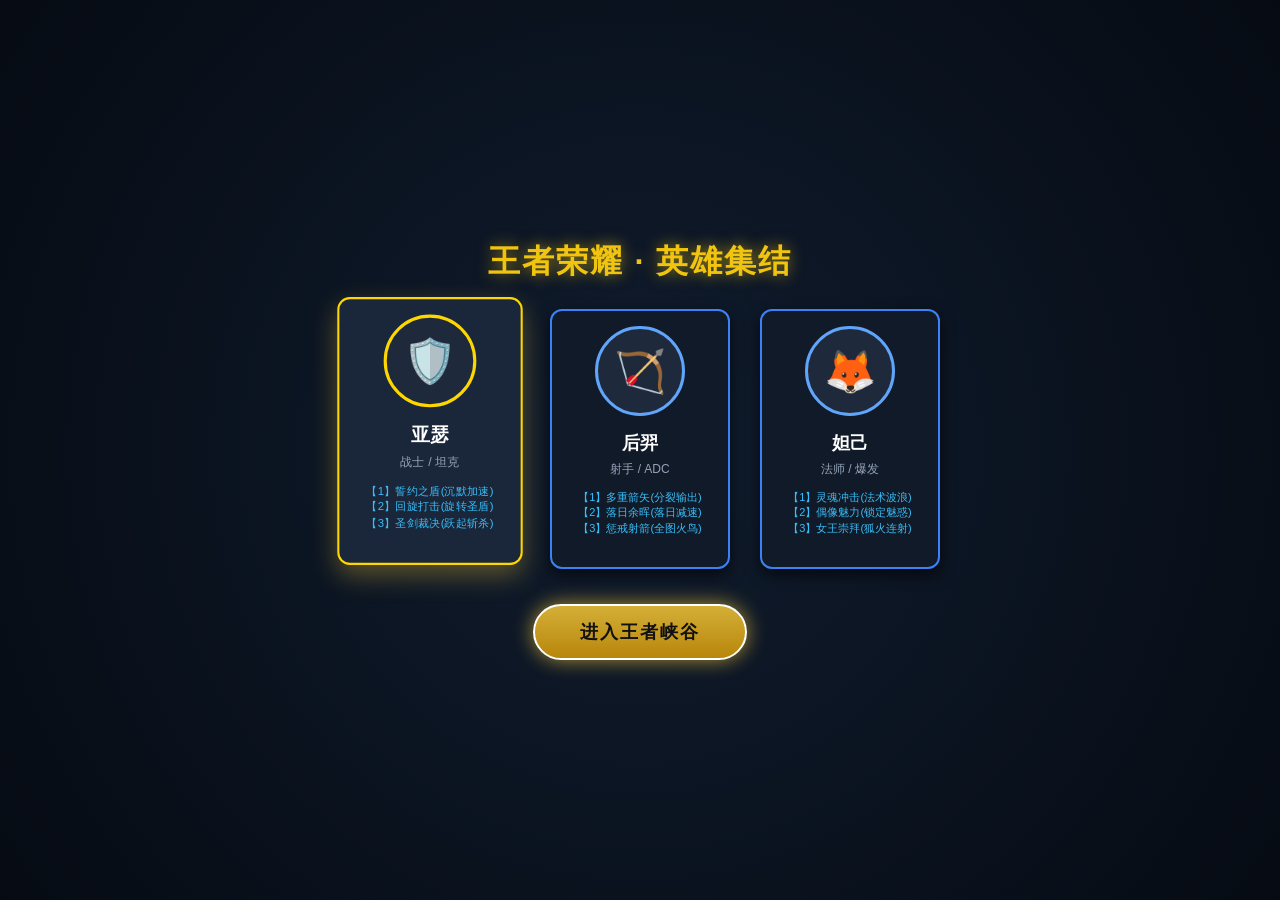
==== index.html @ b70f3292 "feat: King of Glory 3D Web MOBA Game with PWA mobile support" ====
<!DOCTYPE html>
<html lang="zh-CN">
<head>
  <meta charset="UTF-8">
  <meta name="viewport" content="width=device-width, initial-scale=1.0, maximum-scale=1.0, user-scalable=no, viewport-fit=cover">
  <meta name="theme-color" content="#050b14">
  <meta name="apple-mobile-web-app-capable" content="yes">
  <meta name="apple-mobile-web-app-status-bar-style" content="black-translucent">
  <meta name="apple-mobile-web-app-title" content="王者荣耀">
  <link rel="manifest" href="manifest.json">
  <link rel="apple-touch-icon" href="assets/icon-192.png">
  <title>王者荣耀 3D Web MOBA - 高还原度自研引擎版</title>
  <link rel="stylesheet" href="css/style.css">
  <!-- Three.js Engine -->
  <script src="js/three.min.js"></script>
  <script>
    if (typeof THREE === 'undefined') {
      document.write('<script src="https://cdnjs.cloudflare.com/ajax/libs/three.js/r128/three.min.js"><\\/script>');
    }
  </script>
</head>
<body>
  <div id="game-container">
    <!-- 3D Canvas -->
    <canvas id="webgl-canvas"></canvas>

    <!-- 2D HUD UI Overlay -->
    <div id="hud-overlay">
      <!-- Top Match Bar -->
      <div id="top-bar">
        <div class="team-score blue">
          <span>蓝方</span>
          <span id="blue-score">0</span>
        </div>
        <div id="match-timer">00:00</div>
        <div class="team-score red">
          <span id="red-score">0</span>
          <span>红方</span>
        </div>
        <div class="player-kda" id="player-kda-display">
          <span>⚔️ <b>0/0/0</b></span>
          <span>💰 <b>300</b></span>
          <span>🗡️ <b>0</b></span>
        </div>
      </div>

      <!-- Mini-map -->
      <div id="minimap-container" class="hud-interactive">
        <canvas id="minimap-canvas"></canvas>
      </div>

      <!-- Quick Buy Items -->
      <div id="quick-buy-container" class="hud-interactive"></div>

      <!-- Kill Broadcasts -->
      <div id="kill-broadcast-container"></div>

      <!-- Channeling Progress Bar -->
      <div id="channeling-bar-container">
        <div id="channeling-text">正在回城中... (移动或受击将打断)</div>
        <div id="channeling-bar"></div>
      </div>

      <!-- Virtual Joystick -->
      <div id="joystick-zone" class="hud-interactive">
        <div id="joystick-thumb"></div>
        <div class="joystick-hint">WASD / 摇杆移动</div>
      </div>

      <!-- Sub Spells (Recall, Heal, Flash) -->
      <div id="sub-spells-container">
        <div class="sub-spell-btn hud-interactive" id="btn-spell-recall" title="回城 (快捷键: B)">
          <div class="icon">🌀</div>
          <div class="label">回城 (B)</div>
        </div>
        <div class="sub-spell-btn hud-interactive" id="btn-spell-heal" title="恢复 (快捷键: D)">
          <div class="icon">💚</div>
          <div class="label">恢复 (D)</div>
          <div class="cd-overlay" id="heal-cd-mask"></div>
        </div>
        <div class="sub-spell-btn hud-interactive" id="btn-spell-flash" title="闪现 (快捷键: F)">
          <div class="icon">⚡</div>
          <div class="label">闪现 (F)</div>
          <div class="cd-overlay" id="flash-cd-mask"></div>
        </div>
      </div>

      <!-- Combat Skills Panel -->
      <div id="combat-panel">
        <!-- Main Attack -->
        <div id="btn-main-attack" class="hud-interactive" title="普通攻击 (快捷键: 空格/J)">
          <span>普攻</span>
          <span class="sub-text">Space/J</span>
        </div>

        <!-- Push Tower Mini Button -->
        <div id="btn-push-tower" class="hud-interactive" title="推塔 (快捷键: K)">
          <span>推塔</span>
          <span style="font-size: 8px;">K</span>
        </div>

        <!-- Last Hit Minion Mini Button -->
        <div id="btn-last-hit" class="hud-interactive" title="补刀 (快捷键: L)">
          <span>补刀</span>
          <span style="font-size: 8px;">L</span>
        </div>

        <!-- Skill 1 -->
        <div class="skill-btn-wrapper" id="skill-1-wrapper">
          <div class="btn-skill-upgrade hud-interactive" id="btn-up-1">+</div>
          <div class="skill-btn hud-interactive" id="btn-skill-1" title="技能1 (快捷键: Q/1)">
            <span class="skill-icon">⚡</span>
            <span class="skill-name">1技能 (Q)</span>
            <div class="skill-cd-mask" id="skill-1-cd"></div>
          </div>
        </div>

        <!-- Skill 2 -->
        <div class="skill-btn-wrapper" id="skill-2-wrapper">
          <div class="btn-skill-upgrade hud-interactive" id="btn-up-2">+</div>
          <div class="skill-btn hud-interactive" id="btn-skill-2" title="技能2 (快捷键: E/2)">
            <span class="skill-icon">🌀</span>
            <span class="skill-name">2技能 (E)</span>
            <div class="skill-cd-mask" id="skill-2-cd"></div>
          </div>
        </div>

        <!-- Skill 3 (Ult) -->
        <div class="skill-btn-wrapper" id="skill-3-wrapper">
          <div class="btn-skill-upgrade hud-interactive" id="btn-up-3">+</div>
          <div class="skill-btn ult hud-interactive" id="btn-skill-3" title="终极技能 (快捷键: R/3)">
            <span class="skill-icon">🔥</span>
            <span class="skill-name">大招 (R)</span>
            <div class="skill-cd-mask" id="skill-3-cd"></div>
          </div>
        </div>
      </div>
    </div>

    <!-- Shop Modal -->
    <div id="shop-modal" class="hud-interactive">
      <div class="shop-header">
        <div class="title">🛒 局内装备商店</div>
        <div class="gold-display" id="shop-gold-display">💰 当前金币: 300</div>
        <button class="btn-close-modal" onclick="document.getElementById('shop-modal').style.display='none'">✕</button>
      </div>
      <div class="shop-body">
        <div class="shop-tabs">
          <div class="shop-tab active" onclick="window.gameInstance.shop.renderShopItems('phys')">物理攻击</div>
          <div class="shop-tab" onclick="window.gameInstance.shop.renderShopItems('magic')">法术攻击</div>
          <div class="shop-tab" onclick="window.gameInstance.shop.renderShopItems('def')">防御装备</div>
          <div class="shop-tab" onclick="window.gameInstance.shop.renderShopItems('boot')">移动鞋子</div>
        </div>
        <div class="shop-items-grid" id="shop-items-grid"></div>
        <div class="shop-item-detail" id="shop-item-detail"></div>
      </div>
    </div>

    <!-- Hero Select Modal -->
    <div id="hero-select-modal">
      <div class="hero-select-title">王者荣耀 · 英雄集结</div>
      <div class="hero-cards-container">
        <!-- Arthur -->
        <div class="hero-select-card active" onclick="selectHero('arthur', this)">
          <div class="hero-avatar-big">🛡️</div>
          <div class="hero-card-name">亚瑟</div>
          <div class="hero-card-type">战士 / 坦克</div>
          <div class="hero-card-skills">
            【1】誓约之盾(沉默加速)<br>
            【2】回旋打击(旋转圣盾)<br>
            【3】圣剑裁决(跃起斩杀)
          </div>
        </div>

        <!-- Hou Yi -->
        <div class="hero-select-card" onclick="selectHero('houyi', this)">
          <div class="hero-avatar-big">🏹</div>
          <div class="hero-card-name">后羿</div>
          <div class="hero-card-type">射手 / ADC</div>
          <div class="hero-card-skills">
            【1】多重箭矢(分裂输出)<br>
            【2】落日余晖(落日减速)<br>
            【3】惩戒射箭(全图火鸟)
          </div>
        </div>

        <!-- Daji -->
        <div class="hero-select-card" onclick="selectHero('daji', this)">
          <div class="hero-avatar-big">🦊</div>
          <div class="hero-card-name">妲己</div>
          <div class="hero-card-type">法师 / 爆发</div>
          <div class="hero-card-skills">
            【1】灵魂冲击(法术波浪)<br>
            【2】偶像魅力(锁定魅惑)<br>
            【3】女王崇拜(狐火连射)
          </div>
        </div>
      </div>
      <button class="btn-start-battle" onclick="startGame()">进入王者峡谷</button>
    </div>

    <!-- Game Over Modal -->
    <div id="game-over-modal"></div>
  </div>

  <!-- Game Engine Bundle -->
  <script src="js/bundle.js"></script>

  <script>
    // Register PWA Service Worker for App capability & offline cache
    if ('serviceWorker' in navigator) {
      window.addEventListener('load', () => {
        navigator.serviceWorker.register('./sw.js').catch(err => console.log('SW registration skipped:', err));
      });
    }

    let selectedHero = 'arthur';

    function selectHero(heroKey, cardElem) {
      selectedHero = heroKey;
      document.querySelectorAll('.hero-select-card').forEach(c => c.classList.remove('active'));
      cardElem.classList.add('active');
    }

    function startGame() {
      // Audio unlock on user interaction
      if (typeof Sound !== 'undefined') Sound.init();
      document.getElementById('hero-select-modal').style.display = 'none';
      const game = new MobaGame();
      game.startMatch(selectedHero);
    }
  </script>
</body>
</html>
---- css/style.css ----
* {
  margin: 0;
  padding: 0;
  box-sizing: border-box;
  user-select: none;
  -webkit-user-select: none;
  touch-action: none;
  font-family: -apple-system, BlinkMacSystemFont, "Segoe UI", "PingFang SC", "Hiragino Sans GB", "Microsoft YaHei", sans-serif;
}

body, html {
  width: 100%;
  height: 100%;
  overflow: hidden;
  background-color: #050b14;
  color: #fff;
}

#game-container {
  position: relative;
  width: 100vw;
  height: 100vh;
  overflow: hidden;
  background: #000;
}

#webgl-canvas {
  position: absolute;
  top: 0;
  left: 0;
  width: 100%;
  height: 100%;
  z-index: 1;
  display: block;
}

/* ================= 2D HUD OVERLAY ================= */
#hud-overlay {
  position: absolute;
  top: 0;
  left: 0;
  width: 100%;
  height: 100%;
  z-index: 10;
  pointer-events: none;
}

.hud-interactive {
  pointer-events: auto;
}

/* Top Match Bar */
#top-bar {
  position: absolute;
  top: 10px;
  left: 50%;
  transform: translateX(-50%);
  display: flex;
  align-items: center;
  gap: 15px;
  background: linear-gradient(180deg, rgba(10, 20, 35, 0.85) 0%, rgba(5, 10, 20, 0.95) 100%);
  border: 1px solid rgba(212, 175, 55, 0.4);
  border-radius: 20px;
  padding: 6px 20px;
  box-shadow: 0 4px 15px rgba(0, 0, 0, 0.6), inset 0 0 10px rgba(212, 175, 55, 0.2);
  z-index: 20;
}

.team-score {
  display: flex;
  align-items: center;
  gap: 8px;
  font-size: 18px;
  font-weight: 800;
}

.team-score.blue {
  color: #4da6ff;
  text-shadow: 0 0 8px rgba(77, 166, 255, 0.8);
}

.team-score.red {
  color: #ff4d4d;
  text-shadow: 0 0 8px rgba(255, 77, 77, 0.8);
}

#match-timer {
  font-size: 16px;
  color: #f1c40f;
  font-weight: bold;
  letter-spacing: 1px;
}

.player-kda {
  font-size: 13px;
  color: #bdc3c7;
  display: flex;
  gap: 10px;
  border-left: 1px solid rgba(255,255,255,0.2);
  padding-left: 12px;
}

.player-kda span b {
  color: #fff;
}

/* Mini Map */
#minimap-container {
  position: absolute;
  top: 12px;
  left: 12px;
  width: 140px;
  height: 140px;
  border: 2px solid #d4af37;
  border-radius: 8px;
  background: rgba(8, 15, 26, 0.85);
  box-shadow: 0 0 12px rgba(0, 0, 0, 0.8), inset 0 0 8px rgba(0, 0, 0, 0.5);
  overflow: hidden;
  z-index: 20;
}

#minimap-canvas {
  width: 100%;
  height: 100%;
  display: block;
}

/* Left Quick Buy Items */
#quick-buy-container {
  position: absolute;
  top: 165px;
  left: 12px;
  display: flex;
  flex-direction: column;
  gap: 8px;
  z-index: 20;
}

.quick-buy-item {
  width: 130px;
  background: linear-gradient(135deg, rgba(20, 30, 45, 0.9), rgba(10, 15, 25, 0.95));
  border: 1px solid #d4af37;
  border-radius: 6px;
  padding: 4px 6px;
  display: flex;
  align-items: center;
  gap: 8px;
  cursor: pointer;
  transition: transform 0.1s, border-color 0.2s;
  box-shadow: 0 2px 6px rgba(0,0,0,0.5);
}

.quick-buy-item:hover {
  border-color: #ffd700;
  transform: scale(1.03);
}

.quick-buy-item .item-icon {
  width: 32px;
  height: 32px;
  border-radius: 4px;
  background: #334;
  display: flex;
  align-items: center;
  justify-content: center;
  font-size: 16px;
}

.quick-buy-info {
  display: flex;
  flex-direction: column;
}

.quick-buy-info .item-name {
  font-size: 11px;
  color: #fff;
  font-weight: 600;
}

.quick-buy-info .item-price {
  font-size: 10px;
  color: #f1c40f;
  font-weight: bold;
}

#btn-open-shop {
  margin-top: 4px;
  background: linear-gradient(180deg, #d4af37 0%, #aa820a 100%);
  color: #1a1000;
  border: none;
  font-weight: bold;
  font-size: 11px;
  border-radius: 4px;
  padding: 4px 8px;
  cursor: pointer;
  box-shadow: 0 2px 4px rgba(0,0,0,0.4);
}

#btn-open-shop:hover {
  background: linear-gradient(180deg, #ffe066 0%, #d4af37 100%);
}

/* Bottom Center Controls (Recall, Heal, Flash) */
#sub-spells-container {
  position: absolute;
  bottom: 25px;
  left: 36%;
  transform: translateX(-50%);
  display: flex;
  gap: 16px;
  align-items: center;
  z-index: 20;
}

.sub-spell-btn {
  width: 52px;
  height: 52px;
  border-radius: 50%;
  background: linear-gradient(145deg, #1b2838, #0e1722);
  border: 2px solid #5d738a;
  color: #fff;
  display: flex;
  flex-direction: column;
  align-items: center;
  justify-content: center;
  cursor: pointer;
  position: relative;
  box-shadow: 0 4px 10px rgba(0,0,0,0.6);
  transition: transform 0.1s, border-color 0.2s;
}

.sub-spell-btn:hover {
  border-color: #ffd700;
  transform: scale(1.05);
}

.sub-spell-btn .icon {
  font-size: 18px;
}

.sub-spell-btn .label {
  font-size: 9px;
  color: #cbd5e1;
  font-weight: bold;
  margin-top: 1px;
}

.sub-spell-btn .cd-overlay {
  position: absolute;
  top: 0;
  left: 0;
  width: 100%;
  height: 100%;
  border-radius: 50%;
  background: rgba(0, 0, 0, 0.75);
  display: none;
  align-items: center;
  justify-content: center;
  font-size: 14px;
  font-weight: bold;
  color: #f1c40f;
}

/* Bottom Left Virtual Joystick */
#joystick-zone {
  position: absolute;
  bottom: 30px;
  left: 40px;
  width: 150px;
  height: 150px;
  border-radius: 50%;
  background: radial-gradient(circle, rgba(30, 45, 65, 0.4) 0%, rgba(10, 20, 35, 0.7) 70%, rgba(212, 175, 55, 0.3) 100%);
  border: 2px solid rgba(212, 175, 55, 0.5);
  box-shadow: 0 0 20px rgba(0, 0, 0, 0.5), inset 0 0 15px rgba(212, 175, 55, 0.2);
  z-index: 20;
  display: flex;
  align-items: center;
  justify-content: center;
  touch-action: none;
}

#joystick-thumb {
  width: 60px;
  height: 60px;
  border-radius: 50%;
  background: radial-gradient(circle, #f1c40f 0%, #b8860b 80%, #5c4308 100%);
  border: 2px solid #fff;
  box-shadow: 0 0 10px rgba(241, 196, 15, 0.8);
  position: absolute;
  pointer-events: none;
  transform: translate(0px, 0px);
}

.joystick-hint {
  position: absolute;
  bottom: -22px;
  width: 100%;
  text-align: center;
  font-size: 11px;
  color: rgba(255, 255, 255, 0.6);
}

/* Bottom Right Combat / Skills Panel */
#combat-panel {
  position: absolute;
  bottom: 25px;
  right: 35px;
  width: 250px;
  height: 250px;
  z-index: 20;
}

/* Big Main Attack Button */
#btn-main-attack {
  position: absolute;
  bottom: 15px;
  right: 15px;
  width: 82px;
  height: 82px;
  border-radius: 50%;
  background: radial-gradient(circle, #f59e0b 0%, #b45309 70%, #78350f 100%);
  border: 3px solid #fef3c7;
  box-shadow: 0 0 18px rgba(245, 158, 11, 0.8), inset 0 0 10px rgba(255, 255, 255, 0.5);
  color: #fff;
  font-size: 24px;
  font-weight: 900;
  display: flex;
  flex-direction: column;
  align-items: center;
  justify-content: center;
  cursor: pointer;
  transition: transform 0.08s;
}

#btn-main-attack:active {
  transform: scale(0.92);
}

#btn-main-attack .sub-text {
  font-size: 9px;
  color: #fef3c7;
  margin-top: -2px;
}

/* Push Tower & Minion Small Attack Buttons */
#btn-push-tower {
  position: absolute;
  bottom: 85px;
  right: 15px;
  width: 44px;
  height: 44px;
  border-radius: 50%;
  background: linear-gradient(135deg, #374151, #1f2937);
  border: 2px solid #9ca3af;
  color: #f3f4f6;
  font-size: 10px;
  font-weight: bold;
  display: flex;
  flex-direction: column;
  align-items: center;
  justify-content: center;
  cursor: pointer;
}

#btn-last-hit {
  position: absolute;
  bottom: 15px;
  right: 105px;
  width: 44px;
  height: 44px;
  border-radius: 50%;
  background: linear-gradient(135deg, #374151, #1f2937);
  border: 2px solid #9ca3af;
  color: #f3f4f6;
  font-size: 10px;
  font-weight: bold;
  display: flex;
  flex-direction: column;
  align-items: center;
  justify-content: center;
  cursor: pointer;
}

#btn-push-tower:active, #btn-last-hit:active {
  transform: scale(0.92);
  border-color: #ffd700;
}

/* Skill Buttons in Arch (Skill 1, 2, 3) */
.skill-btn-wrapper {
  position: absolute;
  display: flex;
  flex-direction: column;
  align-items: center;
}

#skill-1-wrapper {
  bottom: 30px;
  right: 155px;
}

#skill-2-wrapper {
  bottom: 95px;
  right: 125px;
}

#skill-3-wrapper {
  bottom: 145px;
  right: 65px;
}

.skill-btn {
  width: 60px;
  height: 60px;
  border-radius: 50%;
  background: radial-gradient(circle, #1e3a8a 0%, #172554 70%, #0f172a 100%);
  border: 2.5px solid #60a5fa;
  box-shadow: 0 0 12px rgba(59, 130, 246, 0.6);
  color: #fff;
  display: flex;
  flex-direction: column;
  align-items: center;
  justify-content: center;
  position: relative;
  cursor: pointer;
  transition: transform 0.08s;
  overflow: hidden;
}

.skill-btn:active {
  transform: scale(0.92);
}

.skill-btn .skill-icon {
  font-size: 22px;
}

.skill-btn .skill-name {
  font-size: 8px;
  color: #93c5fd;
  font-weight: bold;
  margin-top: 1px;
}

.skill-btn.ult {
  border-color: #f59e0b;
  box-shadow: 0 0 15px rgba(245, 158, 11, 0.7);
  background: radial-gradient(circle, #78350f 0%, #451a03 70%, #1c1917 100%);
}

.skill-btn.ult .skill-name {
  color: #fcd34d;
}

/* Skill Upgrade (+) Button */
.btn-skill-upgrade {
  position: absolute;
  top: -18px;
  background: #f59e0b;
  color: #000;
  font-weight: 900;
  font-size: 13px;
  width: 22px;
  height: 22px;
  border-radius: 50%;
  border: 2px solid #fff;
  display: none;
  align-items: center;
  justify-content: center;
  cursor: pointer;
  box-shadow: 0 0 8px #f59e0b;
  animation: pulse-upgrade 1s infinite alternate;
}

@keyframes pulse-upgrade {
  0% { transform: scale(1); }
  100% { transform: scale(1.18); }
}

.skill-cd-mask {
  position: absolute;
  top: 0;
  left: 0;
  width: 100%;
  height: 100%;
  background: rgba(0, 0, 0, 0.75);
  border-radius: 50%;
  display: none;
  align-items: center;
  justify-content: center;
  font-size: 18px;
  font-weight: 900;
  color: #fff;
}

/* Broadcast Banner & Kill Feeds */
#kill-broadcast-container {
  position: absolute;
  top: 75px;
  left: 50%;
  transform: translateX(-50%);
  display: flex;
  flex-direction: column;
  align-items: center;
  gap: 8px;
  z-index: 25;
  pointer-events: none;
}

.kill-banner {
  background: linear-gradient(90deg, rgba(0,0,0,0) 0%, rgba(220, 38, 38, 0.85) 20%, rgba(220, 38, 38, 0.95) 50%, rgba(220, 38, 38, 0.85) 80%, rgba(0,0,0,0) 100%);
  border-top: 1px solid #fca5a5;
  border-bottom: 1px solid #fca5a5;
  padding: 6px 40px;
  color: #fff;
  font-size: 20px;
  font-weight: 900;
  letter-spacing: 2px;
  text-shadow: 0 0 10px #ef4444, 0 2px 4px #000;
  animation: banner-appear 2.5s forwards ease-out;
  text-align: center;
}

@keyframes banner-appear {
  0% { opacity: 0; transform: translateY(-15px) scale(0.85); }
  15% { opacity: 1; transform: translateY(0) scale(1.1); }
  25% { transform: scale(1); }
  80% { opacity: 1; }
  100% { opacity: 0; transform: translateY(-20px); }
}

/* Channeling / Progress Bar (e.g. Recall 回城) */
#channeling-bar-container {
  position: absolute;
  bottom: 120px;
  left: 50%;
  transform: translateX(-50%);
  width: 220px;
  background: rgba(0, 0, 0, 0.7);
  border: 1px solid #60a5fa;
  border-radius: 10px;
  padding: 3px;
  display: none;
  flex-direction: column;
  align-items: center;
  z-index: 20;
}

#channeling-bar {
  width: 0%;
  height: 10px;
  background: linear-gradient(90deg, #3b82f6, #60a5fa, #93c5fd);
  border-radius: 6px;
  transition: width 0.05s linear;
}

#channeling-text {
  font-size: 11px;
  color: #93c5fd;
  font-weight: bold;
  margin-bottom: 3px;
}

/* Floating Damage Numbers (2D Screen layer) */
.damage-number {
  position: absolute;
  font-weight: 900;
  pointer-events: none;
  z-index: 15;
  animation: float-damage 0.8s forwards ease-out;
  text-shadow: 0 1px 3px #000, 0 0 6px rgba(0,0,0,0.8);
}

.dmg-physical {
  color: #f59e0b;
  font-size: 18px;
}

.dmg-magic {
  color: #a855f7;
  font-size: 18px;
}

.dmg-true {
  color: #f8fafc;
  font-size: 19px;
  text-shadow: 0 0 8px #ffffff;
}

.dmg-crit {
  color: #ef4444;
  font-size: 26px;
  font-style: italic;
  text-shadow: 0 0 12px #ef4444, 0 2px 5px #000;
}

.dmg-heal {
  color: #10b981;
  font-size: 18px;
}

.status-badge {
  color: #fbbf24;
  font-size: 16px;
  background: rgba(0,0,0,0.6);
  padding: 2px 6px;
  border-radius: 4px;
  border: 1px solid #fbbf24;
}

@keyframes float-damage {
  0% { opacity: 1; transform: translate(-50%, 0) scale(0.8); }
  20% { transform: translate(-50%, -20px) scale(1.2); }
  60% { transform: translate(-50%, -45px) scale(1); opacity: 1; }
  100% { opacity: 0; transform: translate(-50%, -65px) scale(0.9); }
}

/* Shop Modal */
#shop-modal {
  position: absolute;
  top: 50%;
  left: 50%;
  transform: translate(-50%, -50%);
  width: 780px;
  height: 480px;
  background: rgba(13, 20, 32, 0.96);
  border: 2px solid #d4af37;
  border-radius: 12px;
  box-shadow: 0 0 30px rgba(0, 0, 0, 0.9), inset 0 0 20px rgba(212, 175, 55, 0.2);
  display: none;
  flex-direction: column;
  z-index: 50;
  overflow: hidden;
}

.shop-header {
  height: 45px;
  background: linear-gradient(180deg, #1e293b, #0f172a);
  border-bottom: 1px solid rgba(212, 175, 55, 0.4);
  display: flex;
  align-items: center;
  justify-content: space-between;
  padding: 0 20px;
}

.shop-header .title {
  color: #f1c40f;
  font-weight: bold;
  font-size: 16px;
  display: flex;
  align-items: center;
  gap: 10px;
}

.shop-header .gold-display {
  color: #ffd700;
  font-size: 14px;
  font-weight: bold;
}

.btn-close-modal {
  background: transparent;
  border: none;
  color: #94a3b8;
  font-size: 20px;
  cursor: pointer;
}

.btn-close-modal:hover {
  color: #fff;
}

.shop-body {
  display: flex;
  flex: 1;
  overflow: hidden;
}

.shop-tabs {
  width: 100px;
  background: #090e17;
  border-right: 1px solid rgba(255, 255, 255, 0.1);
  display: flex;
  flex-direction: column;
}

.shop-tab {
  padding: 12px 10px;
  color: #94a3b8;
  font-size: 13px;
  font-weight: bold;
  text-align: center;
  cursor: pointer;
  border-left: 3px solid transparent;
  transition: all 0.2s;
}

.shop-tab.active, .shop-tab:hover {
  background: #131d2e;
  color: #f1c40f;
  border-left-color: #f1c40f;
}

.shop-items-grid {
  flex: 1;
  padding: 15px;
  display: grid;
  grid-template-columns: repeat(4, 1fr);
  gap: 12px;
  overflow-y: auto;
}

.shop-item-card {
  background: #111a28;
  border: 1px solid #2d3e56;
  border-radius: 6px;
  padding: 8px;
  display: flex;
  flex-direction: column;
  align-items: center;
  cursor: pointer;
  transition: all 0.15s;
}

.shop-item-card:hover, .shop-item-card.selected {
  border-color: #f1c40f;
  background: #18263a;
  transform: translateY(-2px);
}

.shop-item-card .item-icon {
  width: 44px;
  height: 44px;
  border-radius: 6px;
  background: #1e293b;
  display: flex;
  align-items: center;
  justify-content: center;
  font-size: 24px;
  margin-bottom: 6px;
}

.shop-item-card .item-name {
  font-size: 12px;
  color: #f8fafc;
  font-weight: bold;
  text-align: center;
}

.shop-item-card .item-price {
  font-size: 11px;
  color: #fbbf24;
  font-weight: bold;
  margin-top: 2px;
}

.shop-item-detail {
  width: 220px;
  background: #090e17;
  border-left: 1px solid rgba(255, 255, 255, 0.1);
  padding: 15px;
  display: flex;
  flex-direction: column;
  justify-content: space-between;
}

.detail-content .detail-title {
  color: #f1c40f;
  font-size: 15px;
  font-weight: bold;
  margin-bottom: 8px;
}

.detail-content .detail-stats {
  font-size: 12px;
  color: #38bdf8;
  line-height: 1.5;
  margin-bottom: 8px;
}

.detail-content .detail-passive {
  font-size: 11px;
  color: #cbd5e1;
  line-height: 1.4;
}

.btn-buy-item {
  width: 100%;
  padding: 10px;
  background: linear-gradient(180deg, #d4af37 0%, #b8860b 100%);
  border: none;
  border-radius: 6px;
  color: #000;
  font-weight: bold;
  font-size: 14px;
  cursor: pointer;
}

.btn-buy-item:disabled {
  background: #475569;
  color: #94a3b8;
  cursor: not-allowed;
}

/* Victory / Defeat Modal */
#game-over-modal {
  position: absolute;
  top: 0;
  left: 0;
  width: 100%;
  height: 100%;
  background: rgba(0, 0, 0, 0.85);
  display: none;
  flex-direction: column;
  align-items: center;
  justify-content: center;
  z-index: 100;
  backdrop-filter: blur(8px);
}

.game-over-title {
  font-size: 64px;
  font-weight: 900;
  letter-spacing: 4px;
  margin-bottom: 10px;
  text-shadow: 0 0 30px currentColor, 0 4px 10px #000;
}

.game-over-title.victory {
  color: #f59e0b;
}

.game-over-title.defeat {
  color: #ef4444;
}

.game-over-stats-card {
  width: 550px;
  background: linear-gradient(180deg, #131d2e, #090e17);
  border: 2px solid #d4af37;
  border-radius: 12px;
  padding: 20px;
  box-shadow: 0 10px 30px rgba(0,0,0,0.8);
  margin-bottom: 25px;
}

.stats-row {
  display: flex;
  justify-content: space-between;
  padding: 10px 0;
  border-bottom: 1px solid rgba(255,255,255,0.1);
  font-size: 14px;
}

.stats-row span:last-child {
  font-weight: bold;
  color: #f1c40f;
}

.btn-restart {
  padding: 12px 35px;
  background: linear-gradient(180deg, #f59e0b, #b45309);
  color: #fff;
  font-weight: 900;
  font-size: 16px;
  border: 2px solid #fef3c7;
  border-radius: 25px;
  cursor: pointer;
  box-shadow: 0 0 15px rgba(245, 158, 11, 0.6);
}

.btn-restart:hover {
  transform: scale(1.05);
}

/* Hero Select Modal */
#hero-select-modal {
  position: absolute;
  top: 0;
  left: 0;
  width: 100%;
  height: 100%;
  background: radial-gradient(circle, #101c2e 0%, #060b13 100%);
  display: flex;
  flex-direction: column;
  align-items: center;
  justify-content: center;
  z-index: 90;
}

.hero-select-title {
  font-size: 32px;
  font-weight: 900;
  color: #f1c40f;
  margin-bottom: 25px;
  letter-spacing: 2px;
  text-shadow: 0 0 15px rgba(241, 196, 15, 0.6);
}

.hero-cards-container {
  display: flex;
  gap: 30px;
  margin-bottom: 35px;
}

.hero-select-card {
  width: 180px;
  height: 260px;
  background: #111a28;
  border: 2px solid #3b82f6;
  border-radius: 12px;
  display: flex;
  flex-direction: column;
  align-items: center;
  padding: 15px;
  cursor: pointer;
  transition: all 0.2s;
  box-shadow: 0 6px 15px rgba(0,0,0,0.6);
}

.hero-select-card:hover, .hero-select-card.active {
  border-color: #ffd700;
  transform: translateY(-8px) scale(1.03);
  box-shadow: 0 10px 25px rgba(212, 175, 55, 0.4);
  background: #1a273b;
}

.hero-avatar-big {
  width: 90px;
  height: 90px;
  border-radius: 50%;
  background: #1e293b;
  border: 3px solid #60a5fa;
  display: flex;
  align-items: center;
  justify-content: center;
  font-size: 42px;
  margin-bottom: 15px;
}

.hero-select-card.active .hero-avatar-big {
  border-color: #ffd700;
}

.hero-card-name {
  font-size: 18px;
  font-weight: bold;
  color: #fff;
  margin-bottom: 6px;
}

.hero-card-type {
  font-size: 12px;
  color: #94a3b8;
  margin-bottom: 12px;
}

.hero-card-skills {
  font-size: 11px;
  color: #38bdf8;
  text-align: center;
  line-height: 1.4;
}

.btn-start-battle {
  padding: 14px 45px;
  background: linear-gradient(180deg, #d4af37 0%, #b8860b 100%);
  border: 2px solid #fff;
  border-radius: 30px;
  color: #111;
  font-size: 18px;
  font-weight: 900;
  cursor: pointer;
  box-shadow: 0 0 20px rgba(212, 175, 55, 0.8);
  letter-spacing: 2px;
}

.btn-start-battle:hover {
  transform: scale(1.06);
  background: linear-gradient(180deg, #ffe066 0%, #d4af37 100%);
}
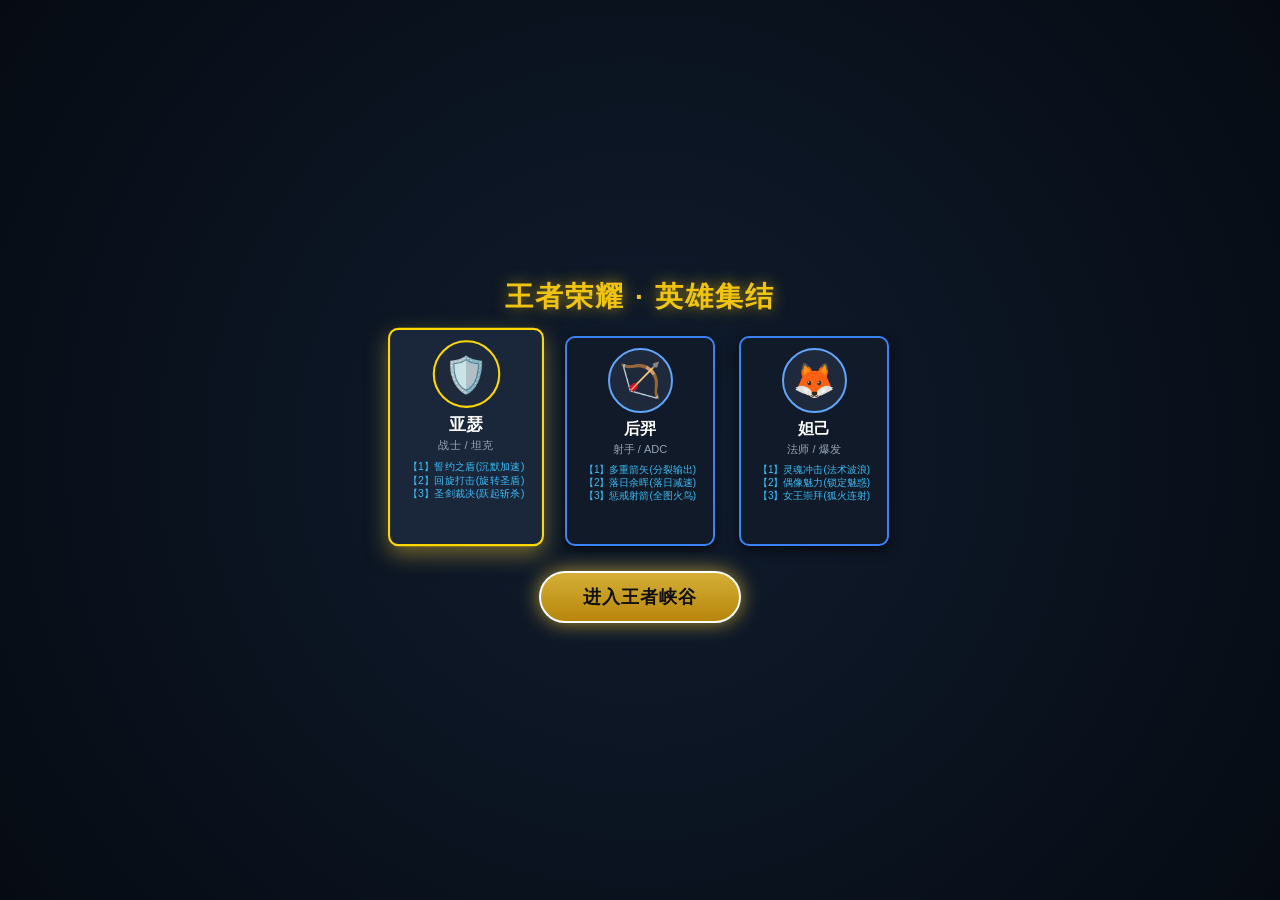
==== commit ce5cc6fa: "fix: mobile landscape layout, ergonomic combat wheel arc, multi-touch isolation, and bundle syntax f" ====
--- a/index.html
+++ b/index.html
@@ -20,6 +20,13 @@
   </script>
 </head>
 <body>
+  <!-- Rotate Device Prompt (Mobile Portrait) -->
+  <div id="rotate-device-prompt">
+    <div class="rotate-icon">🔄📱</div>
+    <div style="font-size: 18px; letter-spacing: 1px;">请将手机旋转至【横屏】体验王者荣耀</div>
+    <div style="font-size: 12px; color: #94a3b8; margin-top: 10px;">(横屏后自动铺满全屏并进入 3D 峡谷战场)</div>
+  </div>
+
   <div id="game-container">
     <!-- 3D Canvas -->
     <canvas id="webgl-canvas"></canvas>
--- a/css/style.css
+++ b/css/style.css
@@ -4,6 +4,7 @@
   box-sizing: border-box;
   user-select: none;
   -webkit-user-select: none;
+  -webkit-touch-callout: none;
   touch-action: none;
   font-family: -apple-system, BlinkMacSystemFont, "Segoe UI", "PingFang SC", "Hiragino Sans GB", "Microsoft YaHei", sans-serif;
 }
@@ -14,6 +15,7 @@
   overflow: hidden;
   background-color: #050b14;
   color: #fff;
+  position: fixed;
 }
 
 #game-container {
@@ -34,6 +36,44 @@
   display: block;
 }
 
+/* ================= ROTATE DEVICE PROMPT ================= */
+#rotate-device-prompt {
+  position: fixed;
+  top: 0;
+  left: 0;
+  width: 100vw;
+  height: 100vh;
+  background: #050b14;
+  z-index: 99999;
+  display: none;
+  flex-direction: column;
+  align-items: center;
+  justify-content: center;
+  color: #f1c40f;
+  font-size: 17px;
+  font-weight: bold;
+  text-align: center;
+  padding: 24px;
+}
+
+.rotate-icon {
+  font-size: 48px;
+  margin-bottom: 16px;
+  animation: rotate-phone 2s infinite ease-in-out;
+}
+
+@keyframes rotate-phone {
+  0% { transform: rotate(0deg); }
+  50% { transform: rotate(-90deg); }
+  100% { transform: rotate(-90deg); }
+}
+
+@media screen and (orientation: portrait) and (max-width: 900px) {
+  #rotate-device-prompt {
+    display: flex;
+  }
+}
+
 /* ================= 2D HUD OVERLAY ================= */
 #hud-overlay {
   position: absolute;
@@ -52,16 +92,16 @@
 /* Top Match Bar */
 #top-bar {
   position: absolute;
-  top: 10px;
+  top: max(8px, env(safe-area-inset-top));
   left: 50%;
   transform: translateX(-50%);
   display: flex;
   align-items: center;
-  gap: 15px;
-  background: linear-gradient(180deg, rgba(10, 20, 35, 0.85) 0%, rgba(5, 10, 20, 0.95) 100%);
-  border: 1px solid rgba(212, 175, 55, 0.4);
+  gap: clamp(8px, 2vw, 15px);
+  background: linear-gradient(180deg, rgba(10, 20, 35, 0.88) 0%, rgba(5, 10, 20, 0.96) 100%);
+  border: 1px solid rgba(212, 175, 55, 0.45);
   border-radius: 20px;
-  padding: 6px 20px;
+  padding: 4px clamp(10px, 2vw, 18px);
   box-shadow: 0 4px 15px rgba(0, 0, 0, 0.6), inset 0 0 10px rgba(212, 175, 55, 0.2);
   z-index: 20;
 }
@@ -69,8 +109,8 @@
 .team-score {
   display: flex;
   align-items: center;
-  gap: 8px;
-  font-size: 18px;
+  gap: 6px;
+  font-size: clamp(13px, 2.2vw, 17px);
   font-weight: 800;
 }
 
@@ -85,19 +125,19 @@
 }
 
 #match-timer {
-  font-size: 16px;
+  font-size: clamp(12px, 2vw, 15px);
   color: #f1c40f;
   font-weight: bold;
   letter-spacing: 1px;
 }
 
 .player-kda {
-  font-size: 13px;
-  color: #bdc3c7;
-  display: flex;
-  gap: 10px;
+  font-size: clamp(10px, 1.8vw, 12px);
+  color: #cbd5e1;
+  display: flex;
+  gap: 8px;
   border-left: 1px solid rgba(255,255,255,0.2);
-  padding-left: 12px;
+  padding-left: 10px;
 }
 
 .player-kda span b {
@@ -107,13 +147,13 @@
 /* Mini Map */
 #minimap-container {
   position: absolute;
-  top: 12px;
-  left: 12px;
-  width: 140px;
-  height: 140px;
+  top: max(8px, env(safe-area-inset-top));
+  left: max(8px, env(safe-area-inset-left));
+  width: clamp(90px, 15vw, 130px);
+  height: clamp(90px, 15vw, 130px);
   border: 2px solid #d4af37;
   border-radius: 8px;
-  background: rgba(8, 15, 26, 0.85);
+  background: rgba(8, 15, 26, 0.88);
   box-shadow: 0 0 12px rgba(0, 0, 0, 0.8), inset 0 0 8px rgba(0, 0, 0, 0.5);
   overflow: hidden;
   z-index: 20;
@@ -128,42 +168,36 @@
 /* Left Quick Buy Items */
 #quick-buy-container {
   position: absolute;
-  top: 165px;
-  left: 12px;
-  display: flex;
-  flex-direction: column;
-  gap: 8px;
+  top: clamp(105px, 20vw, 150px);
+  left: max(8px, env(safe-area-inset-left));
+  display: flex;
+  flex-direction: column;
+  gap: 6px;
   z-index: 20;
 }
 
 .quick-buy-item {
-  width: 130px;
-  background: linear-gradient(135deg, rgba(20, 30, 45, 0.9), rgba(10, 15, 25, 0.95));
+  width: clamp(90px, 14vw, 120px);
+  background: linear-gradient(135deg, rgba(20, 30, 45, 0.92), rgba(10, 15, 25, 0.96));
   border: 1px solid #d4af37;
   border-radius: 6px;
-  padding: 4px 6px;
-  display: flex;
-  align-items: center;
-  gap: 8px;
-  cursor: pointer;
-  transition: transform 0.1s, border-color 0.2s;
+  padding: 3px 5px;
+  display: flex;
+  align-items: center;
+  gap: 6px;
+  cursor: pointer;
   box-shadow: 0 2px 6px rgba(0,0,0,0.5);
 }
 
-.quick-buy-item:hover {
-  border-color: #ffd700;
-  transform: scale(1.03);
-}
-
 .quick-buy-item .item-icon {
-  width: 32px;
-  height: 32px;
+  width: 26px;
+  height: 26px;
   border-radius: 4px;
   background: #334;
   display: flex;
   align-items: center;
   justify-content: center;
-  font-size: 16px;
+  font-size: 14px;
 }
 
 .quick-buy-info {
@@ -172,49 +206,50 @@
 }
 
 .quick-buy-info .item-name {
+  font-size: 10px;
+  color: #fff;
+  font-weight: 600;
+  white-space: nowrap;
+  overflow: hidden;
+  text-overflow: ellipsis;
+}
+
+.quick-buy-info .item-price {
+  font-size: 9px;
+  color: #f1c40f;
+}
+
+/* Shop Open Button */
+#btn-open-shop {
+  position: absolute;
+  top: max(8px, env(safe-area-inset-top));
+  left: clamp(105px, 17vw, 145px);
+  padding: 4px 10px;
+  background: linear-gradient(180deg, #2b394a, #1a2330);
+  border: 1px solid #d4af37;
+  border-radius: 6px;
+  color: #f1c40f;
   font-size: 11px;
-  color: #fff;
-  font-weight: 600;
-}
-
-.quick-buy-info .item-price {
-  font-size: 10px;
-  color: #f1c40f;
-  font-weight: bold;
-}
-
-#btn-open-shop {
-  margin-top: 4px;
-  background: linear-gradient(180deg, #d4af37 0%, #aa820a 100%);
-  color: #1a1000;
-  border: none;
-  font-weight: bold;
-  font-size: 11px;
-  border-radius: 4px;
-  padding: 4px 8px;
-  cursor: pointer;
-  box-shadow: 0 2px 4px rgba(0,0,0,0.4);
-}
-
-#btn-open-shop:hover {
-  background: linear-gradient(180deg, #ffe066 0%, #d4af37 100%);
+  font-weight: bold;
+  cursor: pointer;
+  z-index: 20;
 }
 
 /* Bottom Center Controls (Recall, Heal, Flash) */
 #sub-spells-container {
   position: absolute;
-  bottom: 25px;
-  left: 36%;
+  bottom: max(10px, env(safe-area-inset-bottom));
+  left: 45%;
   transform: translateX(-50%);
   display: flex;
-  gap: 16px;
+  gap: clamp(8px, 1.8vw, 14px);
   align-items: center;
   z-index: 20;
 }
 
 .sub-spell-btn {
-  width: 52px;
-  height: 52px;
+  width: clamp(40px, 6.5vw, 48px);
+  height: clamp(40px, 6.5vw, 48px);
   border-radius: 50%;
   background: linear-gradient(145deg, #1b2838, #0e1722);
   border: 2px solid #5d738a;
@@ -226,23 +261,17 @@
   cursor: pointer;
   position: relative;
   box-shadow: 0 4px 10px rgba(0,0,0,0.6);
-  transition: transform 0.1s, border-color 0.2s;
-}
-
-.sub-spell-btn:hover {
-  border-color: #ffd700;
-  transform: scale(1.05);
+  touch-action: none;
 }
 
 .sub-spell-btn .icon {
-  font-size: 18px;
+  font-size: clamp(14px, 2.5vw, 17px);
 }
 
 .sub-spell-btn .label {
-  font-size: 9px;
+  font-size: 8px;
   color: #cbd5e1;
   font-weight: bold;
-  margin-top: 1px;
 }
 
 .sub-spell-btn .cd-overlay {
@@ -256,7 +285,7 @@
   display: none;
   align-items: center;
   justify-content: center;
-  font-size: 14px;
+  font-size: 12px;
   font-weight: bold;
   color: #f1c40f;
 }
@@ -264,14 +293,14 @@
 /* Bottom Left Virtual Joystick */
 #joystick-zone {
   position: absolute;
-  bottom: 30px;
-  left: 40px;
-  width: 150px;
-  height: 150px;
-  border-radius: 50%;
-  background: radial-gradient(circle, rgba(30, 45, 65, 0.4) 0%, rgba(10, 20, 35, 0.7) 70%, rgba(212, 175, 55, 0.3) 100%);
+  bottom: max(12px, env(safe-area-inset-bottom));
+  left: max(12px, env(safe-area-inset-left));
+  width: clamp(110px, 18vw, 140px);
+  height: clamp(110px, 18vw, 140px);
+  border-radius: 50%;
+  background: radial-gradient(circle, rgba(30, 45, 65, 0.45) 0%, rgba(10, 20, 35, 0.75) 70%, rgba(212, 175, 55, 0.35) 100%);
   border: 2px solid rgba(212, 175, 55, 0.5);
-  box-shadow: 0 0 20px rgba(0, 0, 0, 0.5), inset 0 0 15px rgba(212, 175, 55, 0.2);
+  box-shadow: 0 0 16px rgba(0, 0, 0, 0.6), inset 0 0 12px rgba(212, 175, 55, 0.2);
   z-index: 20;
   display: flex;
   align-items: center;
@@ -280,8 +309,8 @@
 }
 
 #joystick-thumb {
-  width: 60px;
-  height: 60px;
+  width: clamp(44px, 7vw, 55px);
+  height: clamp(44px, 7vw, 55px);
   border-radius: 50%;
   background: radial-gradient(circle, #f1c40f 0%, #b8860b 80%, #5c4308 100%);
   border: 2px solid #fff;
@@ -293,43 +322,44 @@
 
 .joystick-hint {
   position: absolute;
-  bottom: -22px;
+  bottom: -18px;
   width: 100%;
   text-align: center;
-  font-size: 11px;
+  font-size: 10px;
   color: rgba(255, 255, 255, 0.6);
 }
 
 /* Bottom Right Combat / Skills Panel */
 #combat-panel {
   position: absolute;
-  bottom: 25px;
-  right: 35px;
-  width: 250px;
-  height: 250px;
+  bottom: max(10px, env(safe-area-inset-bottom));
+  right: max(10px, env(safe-area-inset-right));
+  width: clamp(210px, 32vw, 260px);
+  height: clamp(210px, 32vw, 260px);
   z-index: 20;
+  touch-action: none;
 }
 
 /* Big Main Attack Button */
 #btn-main-attack {
   position: absolute;
-  bottom: 15px;
-  right: 15px;
-  width: 82px;
-  height: 82px;
+  bottom: 8px;
+  right: 8px;
+  width: clamp(66px, 10.5vw, 80px);
+  height: clamp(66px, 10.5vw, 80px);
   border-radius: 50%;
   background: radial-gradient(circle, #f59e0b 0%, #b45309 70%, #78350f 100%);
   border: 3px solid #fef3c7;
-  box-shadow: 0 0 18px rgba(245, 158, 11, 0.8), inset 0 0 10px rgba(255, 255, 255, 0.5);
-  color: #fff;
-  font-size: 24px;
+  box-shadow: 0 0 16px rgba(245, 158, 11, 0.8), inset 0 0 10px rgba(255, 255, 255, 0.5);
+  color: #fff;
+  font-size: clamp(20px, 3.2vw, 24px);
   font-weight: 900;
   display: flex;
   flex-direction: column;
   align-items: center;
   justify-content: center;
   cursor: pointer;
-  transition: transform 0.08s;
+  touch-action: none;
 }
 
 #btn-main-attack:active {
@@ -337,7 +367,7 @@
 }
 
 #btn-main-attack .sub-text {
-  font-size: 9px;
+  font-size: 8px;
   color: #fef3c7;
   margin-top: -2px;
 }
@@ -345,40 +375,42 @@
 /* Push Tower & Minion Small Attack Buttons */
 #btn-push-tower {
   position: absolute;
-  bottom: 85px;
-  right: 15px;
-  width: 44px;
-  height: 44px;
+  bottom: clamp(75px, 12vh, 88px);
+  right: 8px;
+  width: clamp(36px, 5.5vw, 42px);
+  height: clamp(36px, 5.5vw, 42px);
   border-radius: 50%;
   background: linear-gradient(135deg, #374151, #1f2937);
   border: 2px solid #9ca3af;
   color: #f3f4f6;
-  font-size: 10px;
-  font-weight: bold;
-  display: flex;
-  flex-direction: column;
-  align-items: center;
-  justify-content: center;
-  cursor: pointer;
+  font-size: 9px;
+  font-weight: bold;
+  display: flex;
+  flex-direction: column;
+  align-items: center;
+  justify-content: center;
+  cursor: pointer;
+  touch-action: none;
 }
 
 #btn-last-hit {
   position: absolute;
-  bottom: 15px;
-  right: 105px;
-  width: 44px;
-  height: 44px;
+  bottom: 8px;
+  right: clamp(82px, 12.5vw, 98px);
+  width: clamp(36px, 5.5vw, 42px);
+  height: clamp(36px, 5.5vw, 42px);
   border-radius: 50%;
   background: linear-gradient(135deg, #374151, #1f2937);
   border: 2px solid #9ca3af;
   color: #f3f4f6;
-  font-size: 10px;
-  font-weight: bold;
-  display: flex;
-  flex-direction: column;
-  align-items: center;
-  justify-content: center;
-  cursor: pointer;
+  font-size: 9px;
+  font-weight: bold;
+  display: flex;
+  flex-direction: column;
+  align-items: center;
+  justify-content: center;
+  cursor: pointer;
+  touch-action: none;
 }
 
 #btn-push-tower:active, #btn-last-hit:active {
@@ -395,23 +427,23 @@
 }
 
 #skill-1-wrapper {
-  bottom: 30px;
-  right: 155px;
+  bottom: clamp(20px, 3.5vh, 28px);
+  right: clamp(135px, 20vw, 165px);
 }
 
 #skill-2-wrapper {
-  bottom: 95px;
-  right: 125px;
+  bottom: clamp(75px, 12vh, 92px);
+  right: clamp(108px, 16vw, 132px);
 }
 
 #skill-3-wrapper {
-  bottom: 145px;
-  right: 65px;
+  bottom: clamp(125px, 20vh, 148px);
+  right: clamp(58px, 9vw, 75px);
 }
 
 .skill-btn {
-  width: 60px;
-  height: 60px;
+  width: clamp(48px, 7.5vw, 58px);
+  height: clamp(48px, 7.5vw, 58px);
   border-radius: 50%;
   background: radial-gradient(circle, #1e3a8a 0%, #172554 70%, #0f172a 100%);
   border: 2.5px solid #60a5fa;
@@ -423,7 +455,7 @@
   justify-content: center;
   position: relative;
   cursor: pointer;
-  transition: transform 0.08s;
+  touch-action: none;
   overflow: hidden;
 }
 
@@ -432,49 +464,19 @@
 }
 
 .skill-btn .skill-icon {
-  font-size: 22px;
+  font-size: clamp(18px, 2.8vw, 22px);
 }
 
 .skill-btn .skill-name {
-  font-size: 8px;
+  font-size: 7px;
   color: #93c5fd;
   font-weight: bold;
-  margin-top: 1px;
 }
 
 .skill-btn.ult {
   border-color: #f59e0b;
   box-shadow: 0 0 15px rgba(245, 158, 11, 0.7);
   background: radial-gradient(circle, #78350f 0%, #451a03 70%, #1c1917 100%);
-}
-
-.skill-btn.ult .skill-name {
-  color: #fcd34d;
-}
-
-/* Skill Upgrade (+) Button */
-.btn-skill-upgrade {
-  position: absolute;
-  top: -18px;
-  background: #f59e0b;
-  color: #000;
-  font-weight: 900;
-  font-size: 13px;
-  width: 22px;
-  height: 22px;
-  border-radius: 50%;
-  border: 2px solid #fff;
-  display: none;
-  align-items: center;
-  justify-content: center;
-  cursor: pointer;
-  box-shadow: 0 0 8px #f59e0b;
-  animation: pulse-upgrade 1s infinite alternate;
-}
-
-@keyframes pulse-upgrade {
-  0% { transform: scale(1); }
-  100% { transform: scale(1.18); }
 }
 
 .skill-cd-mask {
@@ -484,25 +486,51 @@
   width: 100%;
   height: 100%;
   background: rgba(0, 0, 0, 0.75);
-  border-radius: 50%;
   display: none;
   align-items: center;
   justify-content: center;
-  font-size: 18px;
+  font-size: 16px;
+  font-weight: bold;
+  color: #fff;
+  border-radius: 50%;
+}
+
+.btn-skill-upgrade {
+  position: absolute;
+  top: -12px;
+  right: -5px;
+  width: 22px;
+  height: 22px;
+  border-radius: 50%;
+  background: #22c55e;
+  border: 2px solid #fff;
+  color: #fff;
+  font-size: 15px;
   font-weight: 900;
-  color: #fff;
-}
-
-/* Broadcast Banner & Kill Feeds */
-#kill-broadcast-container {
-  position: absolute;
-  top: 75px;
+  display: none;
+  align-items: center;
+  justify-content: center;
+  box-shadow: 0 0 8px #22c55e;
+  cursor: pointer;
+  z-index: 25;
+  animation: pulse-upgrade 1s infinite alternate;
+}
+
+@keyframes pulse-upgrade {
+  0% { transform: scale(0.95); }
+  100% { transform: scale(1.15); box-shadow: 0 0 12px #22c55e; }
+}
+
+/* Kill Announcement Banner */
+#announcement-container {
+  position: absolute;
+  top: 60px;
   left: 50%;
   transform: translateX(-50%);
   display: flex;
   flex-direction: column;
   align-items: center;
-  gap: 8px;
+  gap: 6px;
   z-index: 25;
   pointer-events: none;
 }
@@ -511,9 +539,9 @@
   background: linear-gradient(90deg, rgba(0,0,0,0) 0%, rgba(220, 38, 38, 0.85) 20%, rgba(220, 38, 38, 0.95) 50%, rgba(220, 38, 38, 0.85) 80%, rgba(0,0,0,0) 100%);
   border-top: 1px solid #fca5a5;
   border-bottom: 1px solid #fca5a5;
-  padding: 6px 40px;
-  color: #fff;
-  font-size: 20px;
+  padding: 4px clamp(20px, 5vw, 40px);
+  color: #fff;
+  font-size: clamp(14px, 2.8vw, 19px);
   font-weight: 900;
   letter-spacing: 2px;
   text-shadow: 0 0 10px #ef4444, 0 2px 4px #000;
@@ -529,13 +557,13 @@
   100% { opacity: 0; transform: translateY(-20px); }
 }
 
-/* Channeling / Progress Bar (e.g. Recall 回城) */
+/* Channeling Bar (Recall) */
 #channeling-bar-container {
   position: absolute;
-  bottom: 120px;
+  bottom: 80px;
   left: 50%;
   transform: translateX(-50%);
-  width: 220px;
+  width: 180px;
   background: rgba(0, 0, 0, 0.7);
   border: 1px solid #60a5fa;
   border-radius: 10px;
@@ -548,20 +576,20 @@
 
 #channeling-bar {
   width: 0%;
-  height: 10px;
+  height: 8px;
   background: linear-gradient(90deg, #3b82f6, #60a5fa, #93c5fd);
   border-radius: 6px;
   transition: width 0.05s linear;
 }
 
 #channeling-text {
-  font-size: 11px;
+  font-size: 10px;
   color: #93c5fd;
   font-weight: bold;
-  margin-bottom: 3px;
-}
-
-/* Floating Damage Numbers (2D Screen layer) */
+  margin-bottom: 2px;
+}
+
+/* Floating Damage Numbers */
 .damage-number {
   position: absolute;
   font-weight: 900;
@@ -571,48 +599,17 @@
   text-shadow: 0 1px 3px #000, 0 0 6px rgba(0,0,0,0.8);
 }
 
-.dmg-physical {
-  color: #f59e0b;
-  font-size: 18px;
-}
-
-.dmg-magic {
-  color: #a855f7;
-  font-size: 18px;
-}
-
-.dmg-true {
-  color: #f8fafc;
-  font-size: 19px;
-  text-shadow: 0 0 8px #ffffff;
-}
-
-.dmg-crit {
-  color: #ef4444;
-  font-size: 26px;
-  font-style: italic;
-  text-shadow: 0 0 12px #ef4444, 0 2px 5px #000;
-}
-
-.dmg-heal {
-  color: #10b981;
-  font-size: 18px;
-}
-
-.status-badge {
-  color: #fbbf24;
-  font-size: 16px;
-  background: rgba(0,0,0,0.6);
-  padding: 2px 6px;
-  border-radius: 4px;
-  border: 1px solid #fbbf24;
-}
+.dmg-physical { color: #f59e0b; font-size: 16px; }
+.dmg-magic { color: #a855f7; font-size: 16px; }
+.dmg-true { color: #f8fafc; font-size: 17px; text-shadow: 0 0 8px #ffffff; }
+.dmg-crit { color: #ef4444; font-size: 22px; font-style: italic; text-shadow: 0 0 12px #ef4444, 0 2px 5px #000; }
+.dmg-heal { color: #10b981; font-size: 16px; }
 
 @keyframes float-damage {
   0% { opacity: 1; transform: translate(-50%, 0) scale(0.8); }
-  20% { transform: translate(-50%, -20px) scale(1.2); }
-  60% { transform: translate(-50%, -45px) scale(1); opacity: 1; }
-  100% { opacity: 0; transform: translate(-50%, -65px) scale(0.9); }
+  20% { transform: translate(-50%, -18px) scale(1.2); }
+  60% { transform: translate(-50%, -38px) scale(1); opacity: 1; }
+  100% { opacity: 0; transform: translate(-50%, -55px) scale(0.9); }
 }
 
 /* Shop Modal */
@@ -621,9 +618,9 @@
   top: 50%;
   left: 50%;
   transform: translate(-50%, -50%);
-  width: 780px;
-  height: 480px;
-  background: rgba(13, 20, 32, 0.96);
+  width: min(90vw, 700px);
+  height: min(85vh, 420px);
+  background: rgba(13, 20, 32, 0.97);
   border: 2px solid #d4af37;
   border-radius: 12px;
   box-shadow: 0 0 30px rgba(0, 0, 0, 0.9), inset 0 0 20px rgba(212, 175, 55, 0.2);
@@ -634,50 +631,44 @@
 }
 
 .shop-header {
-  height: 45px;
+  height: 40px;
   background: linear-gradient(180deg, #1e293b, #0f172a);
   border-bottom: 1px solid rgba(212, 175, 55, 0.4);
   display: flex;
   align-items: center;
   justify-content: space-between;
-  padding: 0 20px;
+  padding: 0 15px;
 }
 
 .shop-header .title {
   color: #f1c40f;
   font-weight: bold;
-  font-size: 16px;
-  display: flex;
-  align-items: center;
-  gap: 10px;
+  font-size: 14px;
 }
 
 .shop-header .gold-display {
-  color: #ffd700;
-  font-size: 14px;
-  font-weight: bold;
+  color: #fbbf24;
+  font-weight: bold;
+  font-size: 13px;
 }
 
 .btn-close-modal {
-  background: transparent;
+  background: none;
   border: none;
   color: #94a3b8;
-  font-size: 20px;
-  cursor: pointer;
-}
-
-.btn-close-modal:hover {
-  color: #fff;
+  font-size: 18px;
+  cursor: pointer;
+  padding: 4px;
 }
 
 .shop-body {
-  display: flex;
   flex: 1;
+  display: flex;
   overflow: hidden;
 }
 
 .shop-tabs {
-  width: 100px;
+  width: 90px;
   background: #090e17;
   border-right: 1px solid rgba(255, 255, 255, 0.1);
   display: flex;
@@ -685,17 +676,16 @@
 }
 
 .shop-tab {
-  padding: 12px 10px;
+  padding: 10px 8px;
+  text-align: center;
+  font-size: 12px;
   color: #94a3b8;
-  font-size: 13px;
-  font-weight: bold;
-  text-align: center;
   cursor: pointer;
   border-left: 3px solid transparent;
   transition: all 0.2s;
 }
 
-.shop-tab.active, .shop-tab:hover {
+.shop-tab.active {
   background: #131d2e;
   color: #f1c40f;
   border-left-color: #f1c40f;
@@ -703,10 +693,10 @@
 
 .shop-items-grid {
   flex: 1;
-  padding: 15px;
+  padding: 10px;
   display: grid;
-  grid-template-columns: repeat(4, 1fr);
-  gap: 12px;
+  grid-template-columns: repeat(3, 1fr);
+  gap: 8px;
   overflow-y: auto;
 }
 
@@ -714,51 +704,38 @@
   background: #111a28;
   border: 1px solid #2d3e56;
   border-radius: 6px;
-  padding: 8px;
-  display: flex;
-  flex-direction: column;
-  align-items: center;
-  cursor: pointer;
-  transition: all 0.15s;
-}
-
-.shop-item-card:hover, .shop-item-card.selected {
+  padding: 6px;
+  display: flex;
+  flex-direction: column;
+  align-items: center;
+  cursor: pointer;
+}
+
+.shop-item-card.selected {
   border-color: #f1c40f;
   background: #18263a;
-  transform: translateY(-2px);
 }
 
 .shop-item-card .item-icon {
-  width: 44px;
-  height: 44px;
-  border-radius: 6px;
-  background: #1e293b;
-  display: flex;
-  align-items: center;
-  justify-content: center;
-  font-size: 24px;
-  margin-bottom: 6px;
+  font-size: 20px;
 }
 
 .shop-item-card .item-name {
-  font-size: 12px;
+  font-size: 10px;
   color: #f8fafc;
   font-weight: bold;
-  text-align: center;
 }
 
 .shop-item-card .item-price {
-  font-size: 11px;
+  font-size: 9px;
   color: #fbbf24;
-  font-weight: bold;
-  margin-top: 2px;
 }
 
 .shop-item-detail {
-  width: 220px;
+  width: 170px;
   background: #090e17;
   border-left: 1px solid rgba(255, 255, 255, 0.1);
-  padding: 15px;
+  padding: 10px;
   display: flex;
   flex-direction: column;
   justify-content: space-between;
@@ -766,40 +743,31 @@
 
 .detail-content .detail-title {
   color: #f1c40f;
-  font-size: 15px;
-  font-weight: bold;
-  margin-bottom: 8px;
+  font-size: 13px;
+  font-weight: bold;
 }
 
 .detail-content .detail-stats {
-  font-size: 12px;
+  font-size: 11px;
   color: #38bdf8;
-  line-height: 1.5;
-  margin-bottom: 8px;
+  margin: 5px 0;
 }
 
 .detail-content .detail-passive {
-  font-size: 11px;
+  font-size: 10px;
   color: #cbd5e1;
-  line-height: 1.4;
 }
 
 .btn-buy-item {
   width: 100%;
-  padding: 10px;
+  padding: 8px;
   background: linear-gradient(180deg, #d4af37 0%, #b8860b 100%);
   border: none;
   border-radius: 6px;
   color: #000;
   font-weight: bold;
-  font-size: 14px;
-  cursor: pointer;
-}
-
-.btn-buy-item:disabled {
-  background: #475569;
-  color: #94a3b8;
-  cursor: not-allowed;
+  font-size: 12px;
+  cursor: pointer;
 }
 
 /* Victory / Defeat Modal */
@@ -809,7 +777,7 @@
   left: 0;
   width: 100%;
   height: 100%;
-  background: rgba(0, 0, 0, 0.85);
+  background: rgba(0, 0, 0, 0.88);
   display: none;
   flex-direction: column;
   align-items: center;
@@ -819,58 +787,47 @@
 }
 
 .game-over-title {
-  font-size: 64px;
+  font-size: clamp(36px, 8vw, 56px);
   font-weight: 900;
-  letter-spacing: 4px;
-  margin-bottom: 10px;
+  letter-spacing: 3px;
+  margin-bottom: 8px;
   text-shadow: 0 0 30px currentColor, 0 4px 10px #000;
 }
 
-.game-over-title.victory {
-  color: #f59e0b;
-}
-
-.game-over-title.defeat {
-  color: #ef4444;
-}
+.game-over-title.victory { color: #f59e0b; }
+.game-over-title.defeat { color: #ef4444; }
 
 .game-over-stats-card {
-  width: 550px;
+  width: min(88vw, 480px);
   background: linear-gradient(180deg, #131d2e, #090e17);
   border: 2px solid #d4af37;
   border-radius: 12px;
-  padding: 20px;
-  box-shadow: 0 10px 30px rgba(0,0,0,0.8);
-  margin-bottom: 25px;
+  padding: 15px;
+  margin-bottom: 18px;
 }
 
 .stats-row {
   display: flex;
   justify-content: space-between;
-  padding: 10px 0;
-  border-bottom: 1px solid rgba(255,255,255,0.1);
-  font-size: 14px;
+  padding: 6px 0;
+  border-bottom: 1px solid rgba(255, 255, 255, 0.08);
+  font-size: 13px;
 }
 
 .stats-row span:last-child {
-  font-weight: bold;
   color: #f1c40f;
+  font-weight: bold;
 }
 
 .btn-restart {
-  padding: 12px 35px;
+  padding: 10px 30px;
   background: linear-gradient(180deg, #f59e0b, #b45309);
   color: #fff;
   font-weight: 900;
-  font-size: 16px;
+  font-size: 15px;
   border: 2px solid #fef3c7;
   border-radius: 25px;
   cursor: pointer;
-  box-shadow: 0 0 15px rgba(245, 158, 11, 0.6);
-}
-
-.btn-restart:hover {
-  transform: scale(1.05);
 }
 
 /* Hero Select Modal */
@@ -886,56 +843,57 @@
   align-items: center;
   justify-content: center;
   z-index: 90;
+  padding: 10px;
 }
 
 .hero-select-title {
-  font-size: 32px;
+  font-size: clamp(20px, 4.5vw, 28px);
   font-weight: 900;
   color: #f1c40f;
-  margin-bottom: 25px;
+  margin-bottom: clamp(10px, 2.5vh, 20px);
   letter-spacing: 2px;
   text-shadow: 0 0 15px rgba(241, 196, 15, 0.6);
 }
 
 .hero-cards-container {
   display: flex;
-  gap: 30px;
-  margin-bottom: 35px;
+  gap: clamp(10px, 3vw, 24px);
+  margin-bottom: clamp(10px, 3vh, 25px);
 }
 
 .hero-select-card {
-  width: 180px;
-  height: 260px;
+  width: clamp(100px, 18vw, 150px);
+  height: clamp(140px, 45vh, 210px);
   background: #111a28;
   border: 2px solid #3b82f6;
-  border-radius: 12px;
-  display: flex;
-  flex-direction: column;
-  align-items: center;
-  padding: 15px;
+  border-radius: 10px;
+  display: flex;
+  flex-direction: column;
+  align-items: center;
+  padding: clamp(6px, 1.5vw, 10px);
   cursor: pointer;
   transition: all 0.2s;
-  box-shadow: 0 6px 15px rgba(0,0,0,0.6);
-}
-
-.hero-select-card:hover, .hero-select-card.active {
+  box-shadow: 0 4px 12px rgba(0,0,0,0.6);
+}
+
+.hero-select-card.active {
   border-color: #ffd700;
-  transform: translateY(-8px) scale(1.03);
-  box-shadow: 0 10px 25px rgba(212, 175, 55, 0.4);
+  transform: translateY(-4px) scale(1.04);
+  box-shadow: 0 8px 20px rgba(212, 175, 55, 0.5);
   background: #1a273b;
 }
 
 .hero-avatar-big {
-  width: 90px;
-  height: 90px;
+  width: clamp(40px, 8vw, 65px);
+  height: clamp(40px, 8vw, 65px);
   border-radius: 50%;
   background: #1e293b;
-  border: 3px solid #60a5fa;
-  display: flex;
-  align-items: center;
-  justify-content: center;
-  font-size: 42px;
-  margin-bottom: 15px;
+  border: 2px solid #60a5fa;
+  display: flex;
+  align-items: center;
+  justify-content: center;
+  font-size: clamp(22px, 4.5vw, 34px);
+  margin-bottom: 6px;
 }
 
 .hero-select-card.active .hero-avatar-big {
@@ -943,39 +901,38 @@
 }
 
 .hero-card-name {
-  font-size: 18px;
-  font-weight: bold;
-  color: #fff;
+  font-size: clamp(12px, 2.2vw, 16px);
+  font-weight: bold;
+  color: #fff;
+  margin-bottom: 2px;
+}
+
+.hero-card-type {
+  font-size: clamp(9px, 1.6vw, 11px);
+  color: #94a3b8;
   margin-bottom: 6px;
 }
 
-.hero-card-type {
-  font-size: 12px;
-  color: #94a3b8;
-  margin-bottom: 12px;
-}
-
 .hero-card-skills {
-  font-size: 11px;
+  font-size: clamp(8px, 1.4vw, 10px);
   color: #38bdf8;
   text-align: center;
-  line-height: 1.4;
+  line-height: 1.3;
 }
 
 .btn-start-battle {
-  padding: 14px 45px;
+  padding: clamp(8px, 2vh, 12px) clamp(25px, 6vw, 42px);
   background: linear-gradient(180deg, #d4af37 0%, #b8860b 100%);
   border: 2px solid #fff;
   border-radius: 30px;
   color: #111;
-  font-size: 18px;
+  font-size: clamp(14px, 2.8vw, 18px);
   font-weight: 900;
   cursor: pointer;
   box-shadow: 0 0 20px rgba(212, 175, 55, 0.8);
-  letter-spacing: 2px;
-}
-
-.btn-start-battle:hover {
-  transform: scale(1.06);
-  background: linear-gradient(180deg, #ffe066 0%, #d4af37 100%);
-}
+  letter-spacing: 1px;
+}
+
+.btn-start-battle:active {
+  transform: scale(0.95);
+}
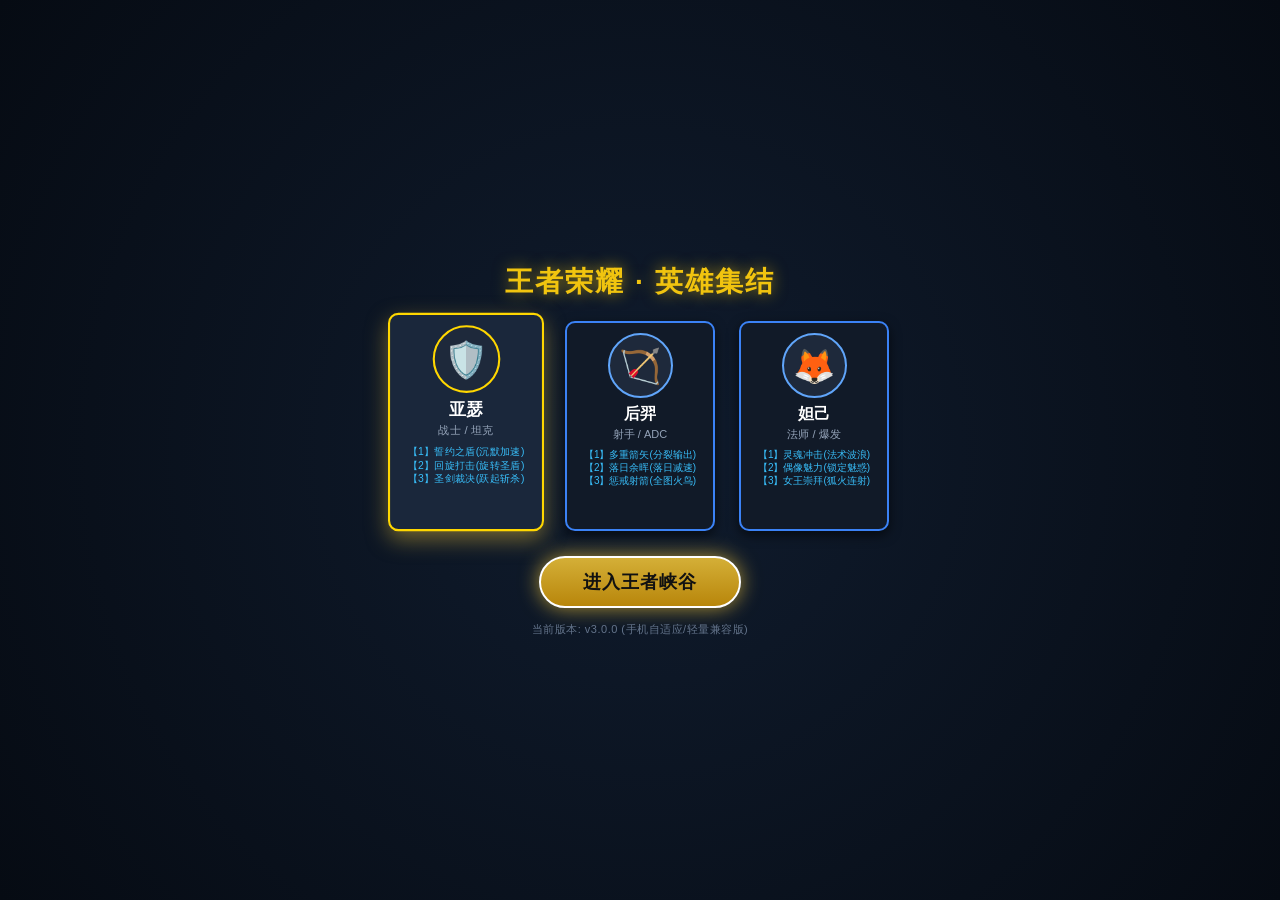
==== commit 5ed06107: "release: v3.0.0 - mobile black screen fix, service worker cache busting, and mobile WebGL fallback" ====
--- a/index.html
+++ b/index.html
@@ -10,9 +10,9 @@
   <link rel="manifest" href="manifest.json">
   <link rel="apple-touch-icon" href="assets/icon-192.png">
   <title>王者荣耀 3D Web MOBA - 高还原度自研引擎版</title>
-  <link rel="stylesheet" href="css/style.css">
+  <link rel="stylesheet" href="css/style.css?v=3.0.0">
   <!-- Three.js Engine -->
-  <script src="js/three.min.js"></script>
+  <script src="js/three.min.js?v=3.0.0"></script>
   <script>
     if (typeof THREE === 'undefined') {
       document.write('<script src="https://cdnjs.cloudflare.com/ajax/libs/three.js/r128/three.min.js"><\\/script>');
@@ -204,6 +204,7 @@
         </div>
       </div>
       <button class="btn-start-battle" onclick="startGame()">进入王者峡谷</button>
+      <div style="font-size: 11px; color: #64748b; margin-top: 14px; letter-spacing: 0.5px;">当前版本: v3.0.0 (手机自适应/轻量兼容版)</div>
     </div>
 
     <!-- Game Over Modal -->
@@ -211,13 +212,18 @@
   </div>
 
   <!-- Game Engine Bundle -->
-  <script src="js/bundle.js"></script>
+  <script src="js/bundle.js?v=3.0.0"></script>
 
   <script>
-    // Register PWA Service Worker for App capability & offline cache
+    // Force clean old Service Workers and register latest version
     if ('serviceWorker' in navigator) {
       window.addEventListener('load', () => {
-        navigator.serviceWorker.register('./sw.js').catch(err => console.log('SW registration skipped:', err));
+        navigator.serviceWorker.getRegistrations().then(registrations => {
+          for (let registration of registrations) {
+            registration.update();
+          }
+        });
+        navigator.serviceWorker.register('./sw.js?v=3.0.0').catch(err => console.log('SW update:', err));
       });
     }
 
@@ -231,10 +237,16 @@
 
     function startGame() {
       // Audio unlock on user interaction
-      if (typeof Sound !== 'undefined') Sound.init();
+      try {
+        if (typeof Sound !== 'undefined') Sound.init();
+      } catch (e) {}
       document.getElementById('hero-select-modal').style.display = 'none';
-      const game = new MobaGame();
-      game.startMatch(selectedHero);
+      try {
+        const game = new MobaGame();
+        game.startMatch(selectedHero);
+      } catch (err) {
+        console.error('Failed to start match:', err);
+      }
     }
   </script>
 </body>
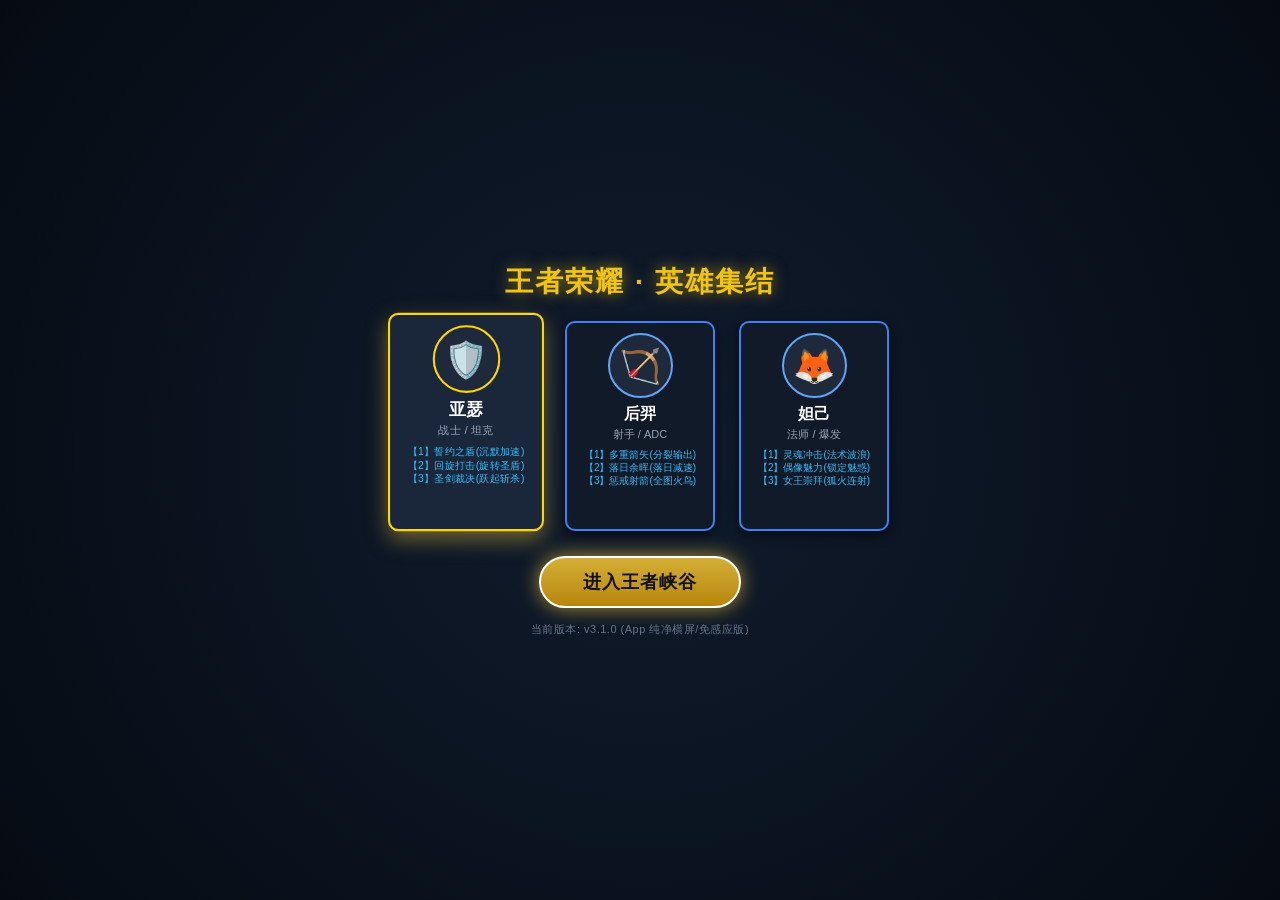
==== commit a43d2f05: "release: v3.1.0 - app native mode, auto 90deg orientation engine, and remove rotate blocker" ====
--- a/index.html
+++ b/index.html
@@ -2,17 +2,25 @@
 <html lang="zh-CN">
 <head>
   <meta charset="UTF-8">
-  <meta name="viewport" content="width=device-width, initial-scale=1.0, maximum-scale=1.0, user-scalable=no, viewport-fit=cover">
+  <meta name="viewport" content="width=device-width, initial-scale=1.0, maximum-scale=1.0, minimum-scale=1.0, user-scalable=no, viewport-fit=cover, shrink-to-fit=no">
+  <meta name="format-detection" content="telephone=no">
   <meta name="theme-color" content="#050b14">
   <meta name="apple-mobile-web-app-capable" content="yes">
   <meta name="apple-mobile-web-app-status-bar-style" content="black-translucent">
   <meta name="apple-mobile-web-app-title" content="王者荣耀">
+  <meta name="x5-page-mode" content="app">
+  <meta name="x5-fullscreen" content="true">
+  <meta name="x5-orientation" content="landscape">
+  <meta name="browsermode" content="application">
+  <meta name="full-screen" content="yes">
+  <meta name="360-fullscreen" content="true">
   <link rel="manifest" href="manifest.json">
   <link rel="apple-touch-icon" href="assets/icon-192.png">
-  <title>王者荣耀 3D Web MOBA - 高还原度自研引擎版</title>
-  <link rel="stylesheet" href="css/style.css?v=3.0.0">
+  <link rel="icon" href="assets/icon-192.png" type="image/png">
+  <title>王者荣耀 3D Web MOBA - 高还原度自研引擎版 (v3.1.0)</title>
+  <link rel="stylesheet" href="css/style.css?v=3.1.0">
   <!-- Three.js Engine -->
-  <script src="js/three.min.js?v=3.0.0"></script>
+  <script src="js/three.min.js?v=3.1.0"></script>
   <script>
     if (typeof THREE === 'undefined') {
       document.write('<script src="https://cdnjs.cloudflare.com/ajax/libs/three.js/r128/three.min.js"><\\/script>');
@@ -20,13 +28,6 @@
   </script>
 </head>
 <body>
-  <!-- Rotate Device Prompt (Mobile Portrait) -->
-  <div id="rotate-device-prompt">
-    <div class="rotate-icon">🔄📱</div>
-    <div style="font-size: 18px; letter-spacing: 1px;">请将手机旋转至【横屏】体验王者荣耀</div>
-    <div style="font-size: 12px; color: #94a3b8; margin-top: 10px;">(横屏后自动铺满全屏并进入 3D 峡谷战场)</div>
-  </div>
-
   <div id="game-container">
     <!-- 3D Canvas -->
     <canvas id="webgl-canvas"></canvas>
@@ -204,18 +205,35 @@
         </div>
       </div>
       <button class="btn-start-battle" onclick="startGame()">进入王者峡谷</button>
-      <div style="font-size: 11px; color: #64748b; margin-top: 14px; letter-spacing: 0.5px;">当前版本: v3.0.0 (手机自适应/轻量兼容版)</div>
+      <div style="font-size: 11px; color: #64748b; margin-top: 14px; letter-spacing: 0.5px;">当前版本: v3.1.0 (App 纯净横屏/免感应版)</div>
     </div>
 
     <!-- Game Over Modal -->
     <div id="game-over-modal"></div>
   </div>
 
+  <!-- Mobile Touch & WeChat Optimization -->
+  <script>
+    (function(){
+      document.addEventListener('touchmove', function(e){
+        if(e.target.tagName !== 'INPUT' && e.target.tagName !== 'TEXTAREA') e.preventDefault();
+      }, {passive: false});
+      document.addEventListener('contextmenu', function(e){ e.preventDefault(); });
+      document.addEventListener('dblclick', function(e){ e.preventDefault(); });
+      if(typeof WeixinJSBridge !== 'undefined'){
+        try{
+          WeixinJSBridge.invoke('setFontSizeCallback', {fontSize: 0});
+          WeixinJSBridge.on('menu:setfont', function(){ WeixinJSBridge.invoke('setFontSizeCallback', {fontSize: 0}); });
+        }catch(e){}
+      }
+    })();
+  </script>
+
   <!-- Game Engine Bundle -->
-  <script src="js/bundle.js?v=3.0.0"></script>
+  <script src="js/bundle.js?v=3.1.0"></script>
 
   <script>
-    // Force clean old Service Workers and register latest version
+    // Force clean old Service Workers and register latest v3.1.0
     if ('serviceWorker' in navigator) {
       window.addEventListener('load', () => {
         navigator.serviceWorker.getRegistrations().then(registrations => {
@@ -223,7 +241,7 @@
             registration.update();
           }
         });
-        navigator.serviceWorker.register('./sw.js?v=3.0.0').catch(err => console.log('SW update:', err));
+        navigator.serviceWorker.register('./sw.js?v=3.1.0').catch(err => console.log('SW update:', err));
       });
     }
 
@@ -251,3 +269,4 @@
   </script>
 </body>
 </html>
+
--- a/css/style.css
+++ b/css/style.css
@@ -19,11 +19,25 @@
 }
 
 #game-container {
-  position: relative;
+  position: fixed;
+  top: 0;
+  left: 0;
   width: 100vw;
   height: 100vh;
   overflow: hidden;
   background: #000;
+}
+
+/* Auto Landscape Engine: If screen is portrait (e.g. system rotation locked), rotate stage 90deg smoothly */
+@media screen and (orientation: portrait) and (max-width: 900px) {
+  #game-container {
+    width: 100vh;
+    height: 100vw;
+    transform: rotate(90deg);
+    transform-origin: top left;
+    left: 100vw;
+    top: 0;
+  }
 }
 
 #webgl-canvas {
@@ -36,43 +50,6 @@
   display: block;
 }
 
-/* ================= ROTATE DEVICE PROMPT ================= */
-#rotate-device-prompt {
-  position: fixed;
-  top: 0;
-  left: 0;
-  width: 100vw;
-  height: 100vh;
-  background: #050b14;
-  z-index: 99999;
-  display: none;
-  flex-direction: column;
-  align-items: center;
-  justify-content: center;
-  color: #f1c40f;
-  font-size: 17px;
-  font-weight: bold;
-  text-align: center;
-  padding: 24px;
-}
-
-.rotate-icon {
-  font-size: 48px;
-  margin-bottom: 16px;
-  animation: rotate-phone 2s infinite ease-in-out;
-}
-
-@keyframes rotate-phone {
-  0% { transform: rotate(0deg); }
-  50% { transform: rotate(-90deg); }
-  100% { transform: rotate(-90deg); }
-}
-
-@media screen and (orientation: portrait) and (max-width: 900px) {
-  #rotate-device-prompt {
-    display: flex;
-  }
-}
 
 /* ================= 2D HUD OVERLAY ================= */
 #hud-overlay {
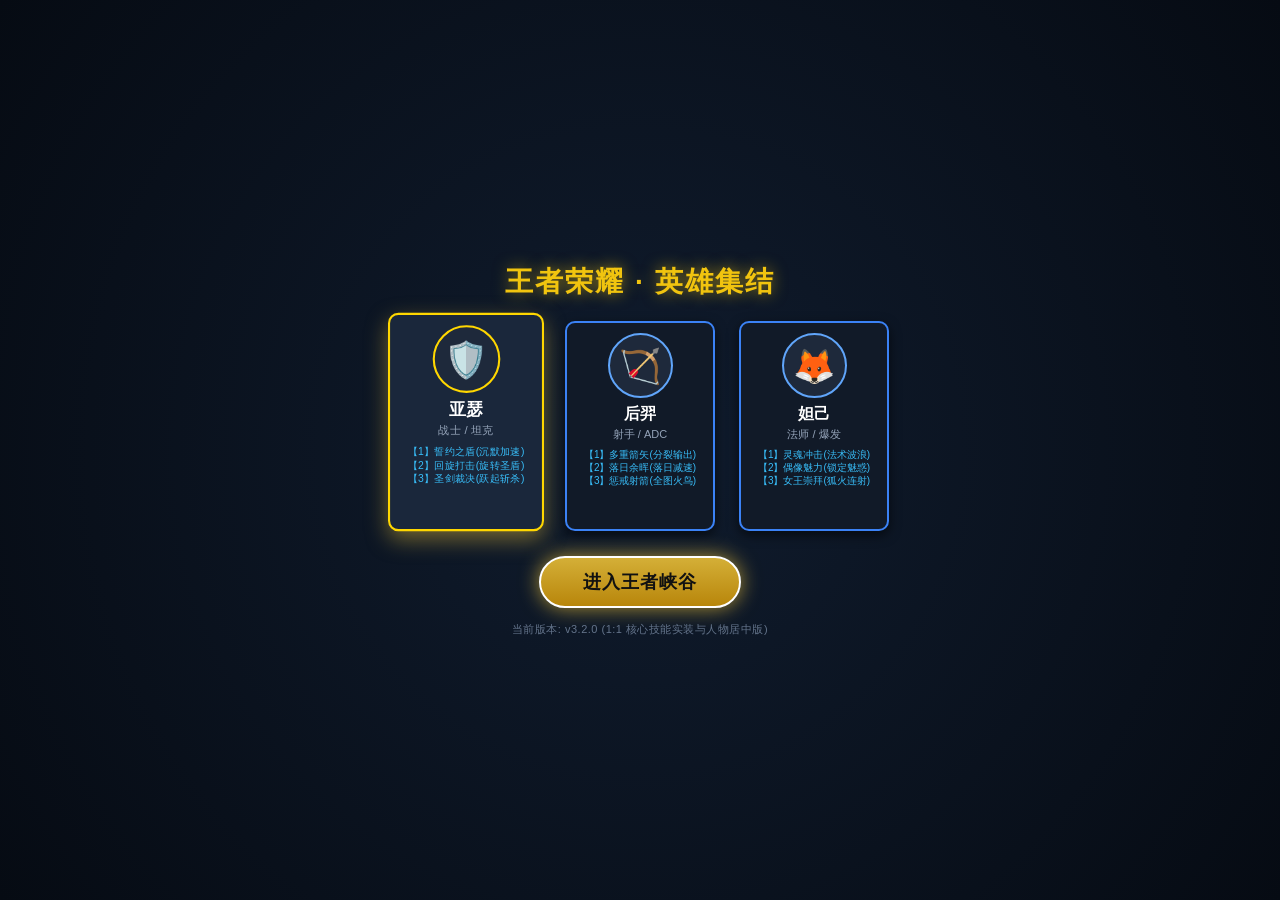
==== commit 912c5fda: "release: v3.2.0 - centered camera, 3d hero model overhaul, 1:1 skill logic with smart auto-targeting" ====
--- a/index.html
+++ b/index.html
@@ -16,11 +16,11 @@
   <meta name="360-fullscreen" content="true">
   <link rel="manifest" href="manifest.json">
   <link rel="apple-touch-icon" href="assets/icon-192.png">
-  <link rel="icon" href="assets/icon-192.png" type="image/png">
-  <title>王者荣耀 3D Web MOBA - 高还原度自研引擎版 (v3.1.0)</title>
-  <link rel="stylesheet" href="css/style.css?v=3.1.0">
+  <title>王者荣耀 3D Web MOBA - 高还原度自研引擎版 (v3.2.0)</title>
+  <link rel="stylesheet" href="css/style.css?v=3.2.0">
   <!-- Three.js Engine -->
-  <script src="js/three.min.js?v=3.1.0"></script>
+  <script src="js/three.min.js?v=3.2.0"></script>
+
   <script>
     if (typeof THREE === 'undefined') {
       document.write('<script src="https://cdnjs.cloudflare.com/ajax/libs/three.js/r128/three.min.js"><\\/script>');
@@ -205,7 +205,7 @@
         </div>
       </div>
       <button class="btn-start-battle" onclick="startGame()">进入王者峡谷</button>
-      <div style="font-size: 11px; color: #64748b; margin-top: 14px; letter-spacing: 0.5px;">当前版本: v3.1.0 (App 纯净横屏/免感应版)</div>
+      <div style="font-size: 11px; color: #64748b; margin-top: 14px; letter-spacing: 0.5px;">当前版本: v3.2.0 (1:1 核心技能实装与人物居中版)</div>
     </div>
 
     <!-- Game Over Modal -->
@@ -230,10 +230,10 @@
   </script>
 
   <!-- Game Engine Bundle -->
-  <script src="js/bundle.js?v=3.1.0"></script>
+  <script src="js/bundle.js?v=3.2.0"></script>
 
   <script>
-    // Force clean old Service Workers and register latest v3.1.0
+    // Force clean old Service Workers and register latest v3.2.0
     if ('serviceWorker' in navigator) {
       window.addEventListener('load', () => {
         navigator.serviceWorker.getRegistrations().then(registrations => {
@@ -241,9 +241,10 @@
             registration.update();
           }
         });
-        navigator.serviceWorker.register('./sw.js?v=3.1.0').catch(err => console.log('SW update:', err));
+        navigator.serviceWorker.register('./sw.js?v=3.2.0').catch(err => console.log('SW update:', err));
       });
     }
+
 
     let selectedHero = 'arthur';
 
--- a/css/style.css
+++ b/css/style.css
@@ -22,22 +22,12 @@
   position: fixed;
   top: 0;
   left: 0;
+  width: 100%;
+  height: 100%;
   width: 100vw;
   height: 100vh;
   overflow: hidden;
-  background: #000;
-}
-
-/* Auto Landscape Engine: If screen is portrait (e.g. system rotation locked), rotate stage 90deg smoothly */
-@media screen and (orientation: portrait) and (max-width: 900px) {
-  #game-container {
-    width: 100vh;
-    height: 100vw;
-    transform: rotate(90deg);
-    transform-origin: top left;
-    left: 100vw;
-    top: 0;
-  }
+  background: #050b14;
 }
 
 #webgl-canvas {
@@ -49,6 +39,7 @@
   z-index: 1;
   display: block;
 }
+
 
 
 /* ================= 2D HUD OVERLAY ================= */
